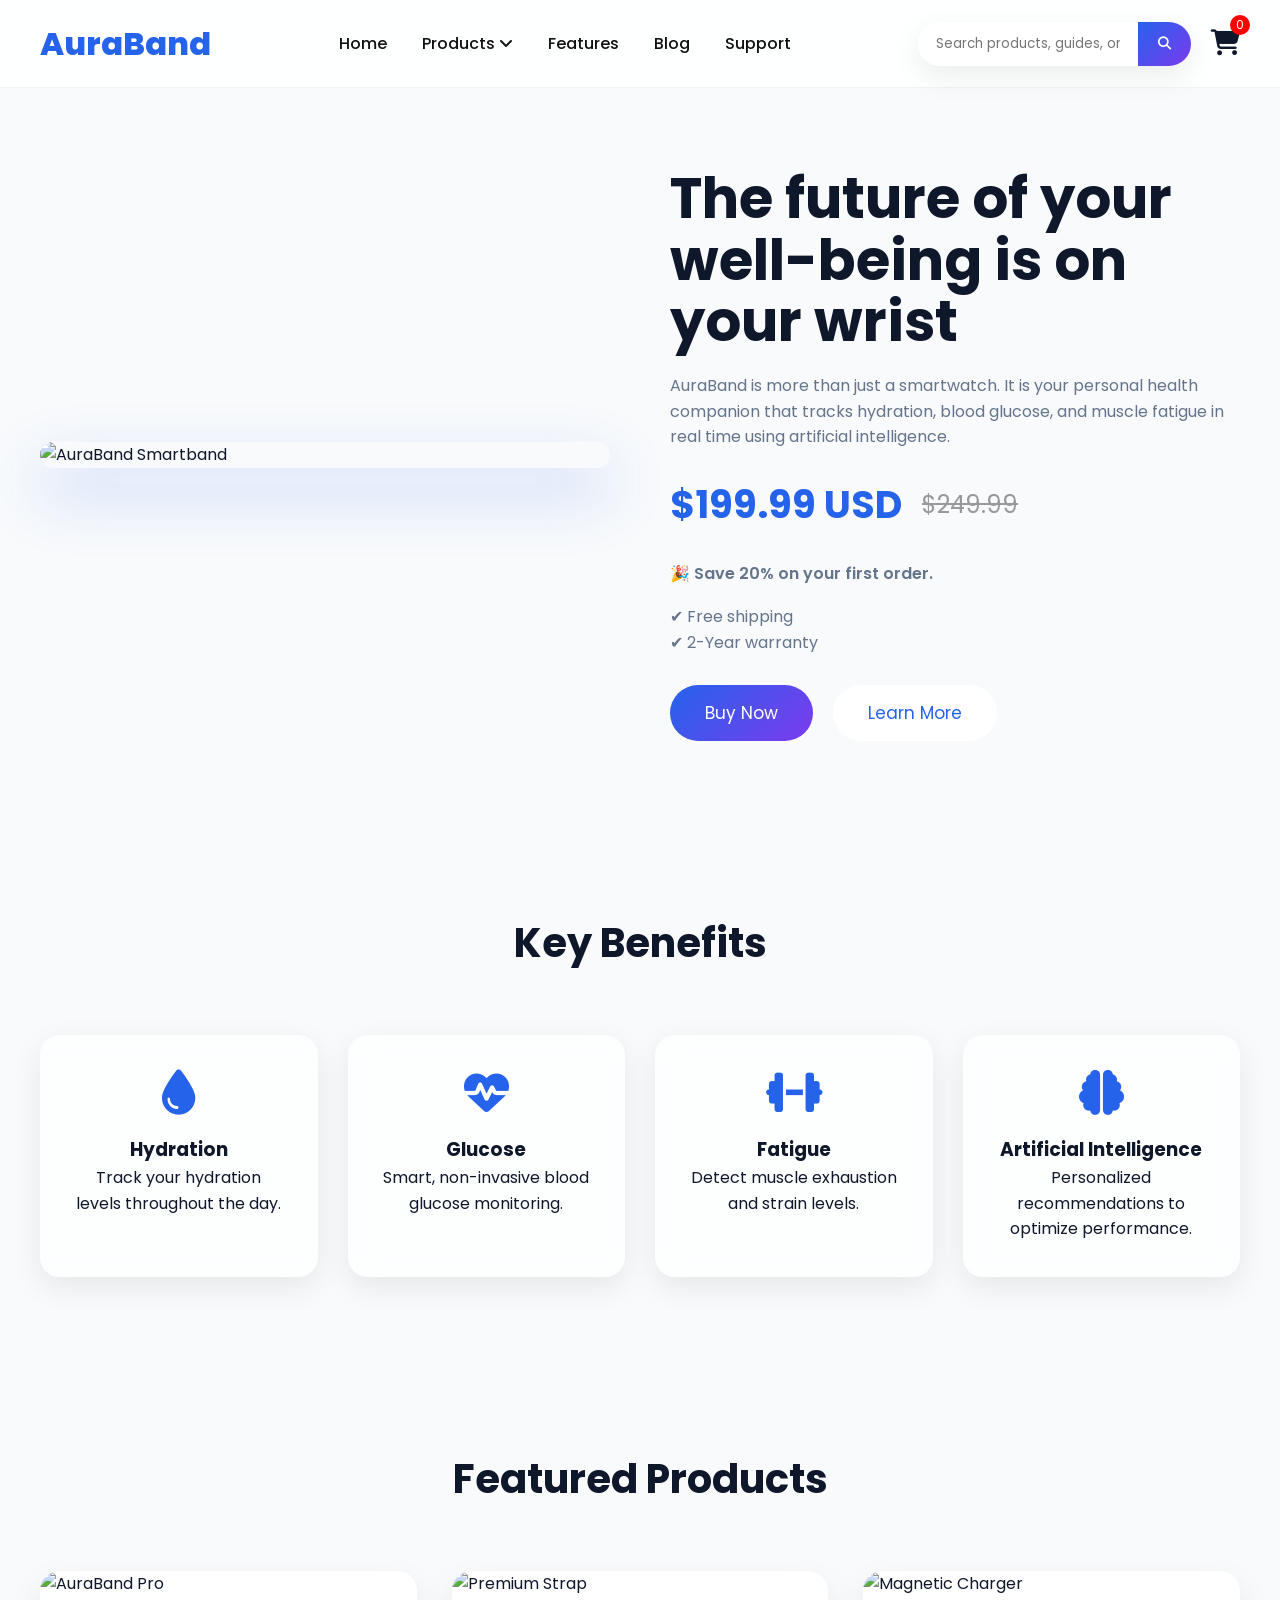
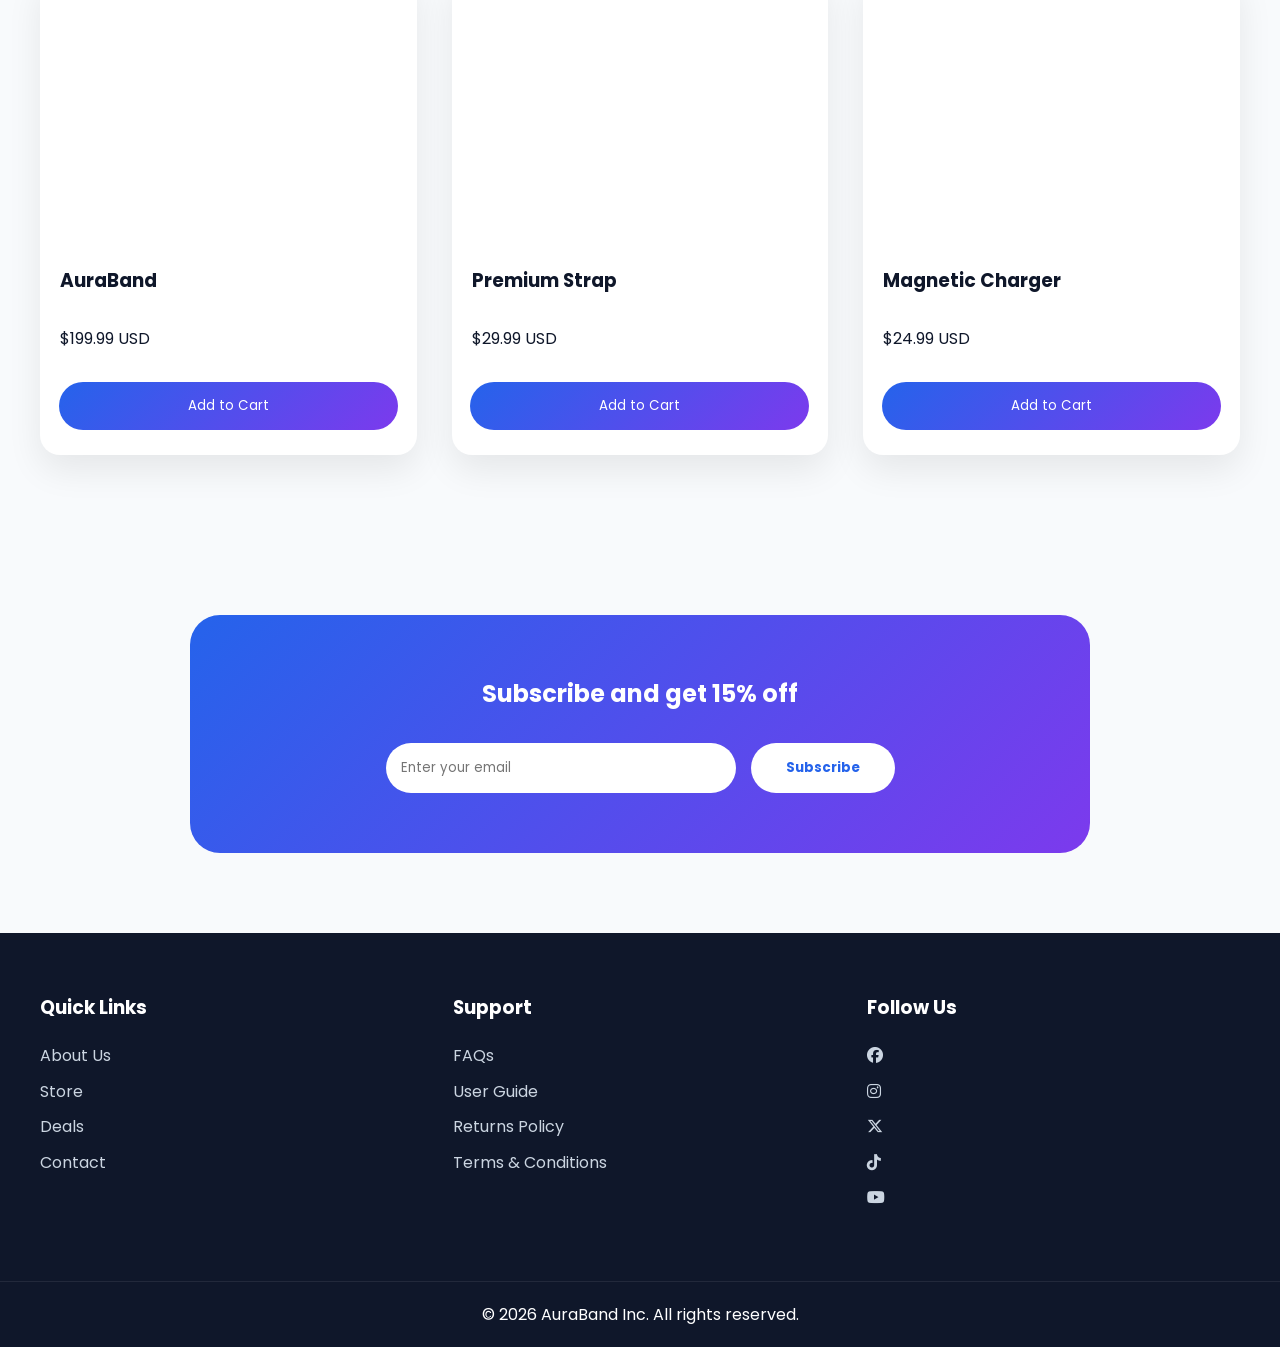
==== tienda en linea/index.html @ 8d0f617d "Add files via upload" ====
<!DOCTYPE html>
<html lang="en">
<head>
    <meta charset="UTF-8">
    <meta name="viewport" content="width=device-width, initial-scale=1.0">
    <title>AuraBand | Official Store</title>

    <!-- CSS -->
    <link rel="stylesheet" href="estilo.css">

    <!-- Icons -->
    <link rel="stylesheet" href="https://cdnjs.cloudflare.com/ajax/libs/font-awesome/6.5.2/css/all.min.css">
</head>

<body>

    <!-- ================= HEADER ================= -->

    <header>

        <nav class="navbar">

            <div class="logo">
                <h2>AuraBand</h2>
            </div>

            <ul class="menu">

                <li><a href="#">Home</a></li>

                <li class="dropdown">
                    <a href="#">Products <i class="fa-solid fa-angle-down"></i></a>

                    <ul class="submenu">
                        <li><a href="#">AuraBand Pro</a></li>
                        <li><a href="#">Accessories</a></li>
                        <li><a href="#">Bundles</a></li>
                    </ul>

                </li>

                <li><a href="#">Features</a></li>
                <li><a href="#">Blog</a></li>
                <li><a href="#">Support</a></li>

            </ul>

            <div class="acciones">

                <div class="busqueda">
                    <input type="text" placeholder="Search products, guides, or accessories...">

                    <button>
                        <i class="fa-solid fa-magnifying-glass"></i>
                    </button>

                </div>

                <div class="carrito">

                    <i class="fa-solid fa-cart-shopping"></i>

                    <span id="contador">0</span>

                </div>

            </div>

        </nav>

    </header>

    <!-- ================= HERO ================= -->

    <section class="hero">

        <div class="hero-imagen">

            <img src="https://encrypted-tbn0.gstatic.com/images?q=tbn:ANd9GcRQRDhH6Iw71lUcSJc9vmhbQf8ojFpU7fvXawYL5iDnlg&s=10" alt="AuraBand Smartband">

        </div>

        <div class="hero-texto">

            <h1>The future of your well-being is on your wrist</h1>

            <p>

                AuraBand is more than just a smartwatch.

                It is your personal health companion that tracks hydration,
                blood glucose, and muscle fatigue in real time using artificial
                intelligence.

            </p>

            <div class="precio">

                <span class="nuevo">$199.99 USD</span>

                <span class="anterior">$249.99</span>

            </div>

            <p class="oferta">

                🎉 Save 20% on your first order.

            </p>

            <p>

                ✔ Free shipping

                <br>

                ✔ 2-Year warranty

            </p>

            <div class="botones">

                <button id="comprar">
                    Buy Now
                </button>

                <button class="info">
                    Learn More
                </button>

            </div>

        </div>

    </section>

    <!-- ================= BENEFITS ================= -->

    <section class="beneficios">

        <h2>Key Benefits</h2>

        <div class="contenedor-beneficios">

            <div class="card">

                <i class="fa-solid fa-droplet"></i>

                <h3>Hydration</h3>

                <p>
                    Track your hydration levels throughout the day.
                </p>

            </div>

            <div class="card">

                <i class="fa-solid fa-heart-pulse"></i>

                <h3>Glucose</h3>

                <p>
                    Smart, non-invasive blood glucose monitoring.
                </p>

            </div>

            <div class="card">

                <i class="fa-solid fa-dumbbell"></i>

                <h3>Fatigue</h3>

                <p>
                    Detect muscle exhaustion and strain levels.
                </p>

            </div>

            <div class="card">

                <i class="fa-solid fa-brain"></i>

                <h3>Artificial Intelligence</h3>

                <p>
                    Personalized recommendations to optimize performance.
                </p>

            </div>

        </div>

    </section>

    <!-- ================= FEATURED PRODUCTS ================= -->

    <section class="productos">

        <h2>Featured Products</h2>

        <div class="productos-grid">

            <article class="producto">

                <img src="https://encrypted-tbn0.gstatic.com/images?q=tbn:ANd9GcRQRDhH6Iw71lUcSJc9vmhbQf8ojFpU7fvXawYL5iDnlg&s=10" alt="AuraBand Pro">

                <h3>AuraBand</h3>

                <p>$199.99 USD</p>

                <button class="agregar">
                    Add to Cart
                </button>

            </article>

            <article class="producto">

                <img src="https://encrypted-tbn0.gstatic.com/images?q=tbn:ANd9GcSlsrivMri5TyDrxEatjtnY2Vg4K1dXaoG3U_8xWN9Ytg&s=10" alt="Premium Strap">

                <h3>Premium Strap</h3>

                <p>$29.99 USD</p>

                <button class="agregar">
                    Add to Cart
                </button>

            </article>

            <article class="producto">

                <img src="https://encrypted-tbn0.gstatic.com/images?q=tbn:ANd9GcTdExveo_hL_OqOAbR9wuEsGt7AQ0ZRF1lOyGl6TGZiJg&s=10" alt="Magnetic Charger">

                <h3>Magnetic Charger</h3>

                <p>$24.99 USD</p>

                <button class="agregar">
                    Add to Cart
                </button>

            </article>

        </div>

    </section>

    <!-- ================= NEWSLETTER ================= -->

    <section class="newsletter">

        <h2>

            Subscribe and get 15% off

        </h2>

        <form>

            <input type="email" placeholder="Enter your email">

            <button>

                Subscribe

            </button>

        </form>

    </section>

    <!-- ================= FOOTER ================= -->

    <footer>

        <div class="footer">

            <div>

                <h3>Quick Links</h3>

                <a href="#">About Us</a>

                <a href="#">Store</a>

                <a href="#">Deals</a>

                <a href="#">Contact</a>

            </div>

            <div>

                <h3>Support</h3>

                <a href="#">FAQs</a>

                <a href="#">User Guide</a>

                <a href="#">Returns Policy</a>

                <a href="#">Terms & Conditions</a>

            </div>

            <div>

                <h3>Follow Us</h3>

                <a href="#"><i class="fab fa-facebook"></i></a>
                <a href="#"><i class="fab fa-instagram"></i></a>
                <a href="#"><i class="fab fa-x-twitter"></i></a>
                <a href="#"><i class="fab fa-tiktok"></i></a>
                <a href="#"><i class="fab fa-youtube"></i></a>

            </div>

        </div>

        <div class="copyright">

            © 2026 AuraBand Inc. All rights reserved.

        </div>

    </footer>

    <!-- JavaScript -->

    <script src="main.js"></script>

</body>
</html>
---- tienda en linea/estilo.css ----
/*==============================
 GOOGLE FONT
===============================*/
@import url('https://fonts.googleapis.com/css2?family=Poppins:wght@300;400;500;600;700;800&display=swap');

/*==============================
 VARIABLES
===============================*/

:root{

    --azul:#2563eb;
    --morado:#7c3aed;
    --negro:#0f172a;
    --gris:#64748b;
    --blanco:#ffffff;
    --gris-claro:#f8fafc;
    --borde:#e2e8f0;

}

/*==============================
 RESET
===============================*/

*{

    margin:0;
    padding:0;
    box-sizing:border-box;
    font-family:'Poppins',sans-serif;

}

body{

    background:var(--gris-claro);
    color:var(--negro);
    line-height:1.6;

}

img{

    width:100%;
    display:block;

}

a{

    text-decoration:none;

}

ul{

    list-style:none;

}

/*==============================
 HEADER
===============================*/

header{

    width:100%;
    position:sticky;
    top:0;
    z-index:1000;

    backdrop-filter:blur(18px);

    background:rgba(255,255,255,.85);

    border-bottom:1px solid rgba(0,0,0,.05);

}

.navbar{

    max-width:1300px;

    margin:auto;

    padding:18px 40px;

    display:flex;

    justify-content:space-between;

    align-items:center;

}

.logo h2{

    color:var(--azul);

    font-size:32px;

    font-weight:800;

}

/*==============================
 MENU
===============================*/

.menu{

    display:flex;

    gap:35px;

}

.menu li{

    position:relative;

}

.menu a{

    color:#111;

    font-weight:500;

    transition:.3s;

}

.menu a:hover{

    color:var(--azul);

}

.submenu{

    position:absolute;

    top:40px;

    left:0;

    background:white;

    width:180px;

    border-radius:12px;

    display:none;

    overflow:hidden;

    box-shadow:0 15px 40px rgba(0,0,0,.12);

}

.submenu li{

    padding:12px;

}

.dropdown:hover .submenu{

    display:block;

}

/*==============================
 BUSCADOR
===============================*/

.acciones{

    display:flex;

    align-items:center;

    gap:20px;

}

.busqueda{

    display:flex;

    background:white;

    border-radius:40px;

    overflow:hidden;

    box-shadow:0 10px 30px rgba(0,0,0,.08);

}

.busqueda input{

    border:none;

    outline:none;

    padding:12px 18px;

    width:220px;

}

.busqueda button{

    border:none;

    cursor:pointer;

    color:white;

    padding:0 20px;

    background:linear-gradient(135deg,var(--azul),var(--morado));

}

.carrito{

    position:relative;

    font-size:26px;

    cursor:pointer;

}

#contador{

    position:absolute;

    top:-8px;

    right:-10px;

    width:20px;

    height:20px;

    border-radius:50%;

    background:red;

    color:white;

    font-size:12px;

    display:flex;

    justify-content:center;

    align-items:center;

}

/*==============================
 HERO
===============================*/

.hero{

    max-width:1300px;

    margin:80px auto;

    display:grid;

    grid-template-columns:1fr 1fr;

    align-items:center;

    gap:60px;

    padding:0 40px;

}

.hero-imagen{

    animation:flotar 4s ease-in-out infinite;

}

.hero-imagen img{

    border-radius:25px;

    box-shadow:0 25px 60px rgba(37,99,235,.25);

}

.hero-texto h1{

    font-size:56px;

    margin-bottom:20px;

    line-height:1.1;

}

.hero-texto p{

    color:var(--gris);

    margin-bottom:18px;

}

.precio{

    display:flex;

    align-items:center;

    gap:20px;

    margin:25px 0;

}

.nuevo{

    font-size:38px;

    font-weight:bold;

    color:var(--azul);

}

.anterior{

    font-size:24px;

    text-decoration:line-through;

    color:#999;

}

.oferta{

    color:#16a34a;

    font-weight:600;

}

/*==============================
 BOTONES
===============================*/

.botones{

    display:flex;

    gap:20px;

    margin-top:30px;

}

.botones button{

    padding:15px 35px;

    border:none;

    border-radius:40px;

    cursor:pointer;

    font-size:17px;

    transition:.35s;

}

#comprar{

    color:white;

    background:linear-gradient(135deg,var(--azul),var(--morado));

}

#comprar:hover{

    transform:translateY(-5px);

    box-shadow:0 15px 30px rgba(37,99,235,.4);

}

.info{

    background:white;

    border:2px solid var(--azul);

    color:var(--azul);

}

.info:hover{

    background:var(--azul);

    color:white;

}

/*==============================
 BENEFICIOS
===============================*/

.beneficios{

    padding:90px 40px;

    text-align:center;

}

.beneficios h2{

    font-size:40px;

    margin-bottom:60px;

}

.contenedor-beneficios{

    max-width:1300px;

    margin:auto;

    display:grid;

    grid-template-columns:repeat(auto-fit,minmax(250px,1fr));

    gap:30px;

}

.card{

    background:rgba(255,255,255,.7);

    backdrop-filter:blur(15px);

    border-radius:20px;

    padding:35px;

    transition:.4s;

    box-shadow:0 10px 30px rgba(0,0,0,.08);

}

.card:hover{

    transform:translateY(-12px);

}

.card i{

    font-size:45px;

    margin-bottom:20px;

    color:var(--azul);

}

/*==============================
 PRODUCTOS
===============================*/

.productos{

    max-width:1300px;

    margin:auto;

    padding:80px 40px;

}

.productos h2{

    text-align:center;

    margin-bottom:60px;

    font-size:40px;

}

.productos-grid{

    display:grid;

    grid-template-columns:repeat(auto-fit,minmax(280px,1fr));

    gap:35px;

}

.producto{

    background:white;

    border-radius:20px;

    overflow:hidden;

    box-shadow:0 15px 35px rgba(0,0,0,.08);

    transition:.4s;

}

.producto:hover{

    transform:translateY(-10px);

}

.producto img{

    height:280px;

    object-fit:cover;

}

.producto h3,
.producto p{

    padding:15px 20px;

}

.agregar{

    width:90%;

    margin:15px auto 25px;

    display:block;

    border:none;

    padding:14px;

    border-radius:30px;

    color:white;

    cursor:pointer;

    background:linear-gradient(135deg,var(--azul),var(--morado));

}

/*==============================
 NEWSLETTER
===============================*/

.newsletter{

    margin:80px auto;

    max-width:900px;

    background:linear-gradient(135deg,var(--azul),var(--morado));

    color:white;

    padding:60px;

    border-radius:30px;

    text-align:center;

}

.newsletter form{

    margin-top:30px;

    display:flex;

    justify-content:center;

    flex-wrap:wrap;

    gap:15px;

}

.newsletter input{

    width:350px;

    padding:15px;

    border:none;

    border-radius:40px;

}

.newsletter button{

    padding:15px 35px;

    border:none;

    border-radius:40px;

    cursor:pointer;

    background:white;

    color:var(--azul);

    font-weight:bold;

}

/*==============================
 FOOTER
===============================*/

footer{

    background:#0f172a;

    color:white;

    margin-top:80px;

}

.footer{

    max-width:1300px;

    margin:auto;

    display:grid;

    grid-template-columns:repeat(auto-fit,minmax(220px,1fr));

    gap:40px;

    padding:60px 40px;

}

.footer h3{

    margin-bottom:20px;

}

.footer a{

    display:block;

    color:#cbd5e1;

    margin-bottom:10px;

    transition:.3s;

}

.footer a:hover{

    color:white;

}

.copyright{

    text-align:center;

    padding:20px;

    border-top:1px solid rgba(255,255,255,.08);

}

/*==============================
 ANIMACIONES
===============================*/

@keyframes flotar{

    0%{

        transform:translateY(0);

    }

    50%{

        transform:translateY(-15px);

    }

    100%{

        transform:translateY(0);

    }

}

/*==============================
 RESPONSIVE
===============================*/

@media(max-width:992px){

.hero{

grid-template-columns:1fr;
text-align:center;

}

.hero-texto h1{

font-size:42px;

}

.botones{

justify-content:center;

}

.navbar{

flex-direction:column;
gap:20px;

}

.menu{

flex-wrap:wrap;
justify-content:center;

}

}

@media(max-width:768px){

.busqueda input{

width:160px;

}

.hero{

padding:20px;

}

.hero-texto h1{

font-size:34px;

}

.newsletter{

padding:40px 20px;

}

.newsletter input{

width:100%;

}

}
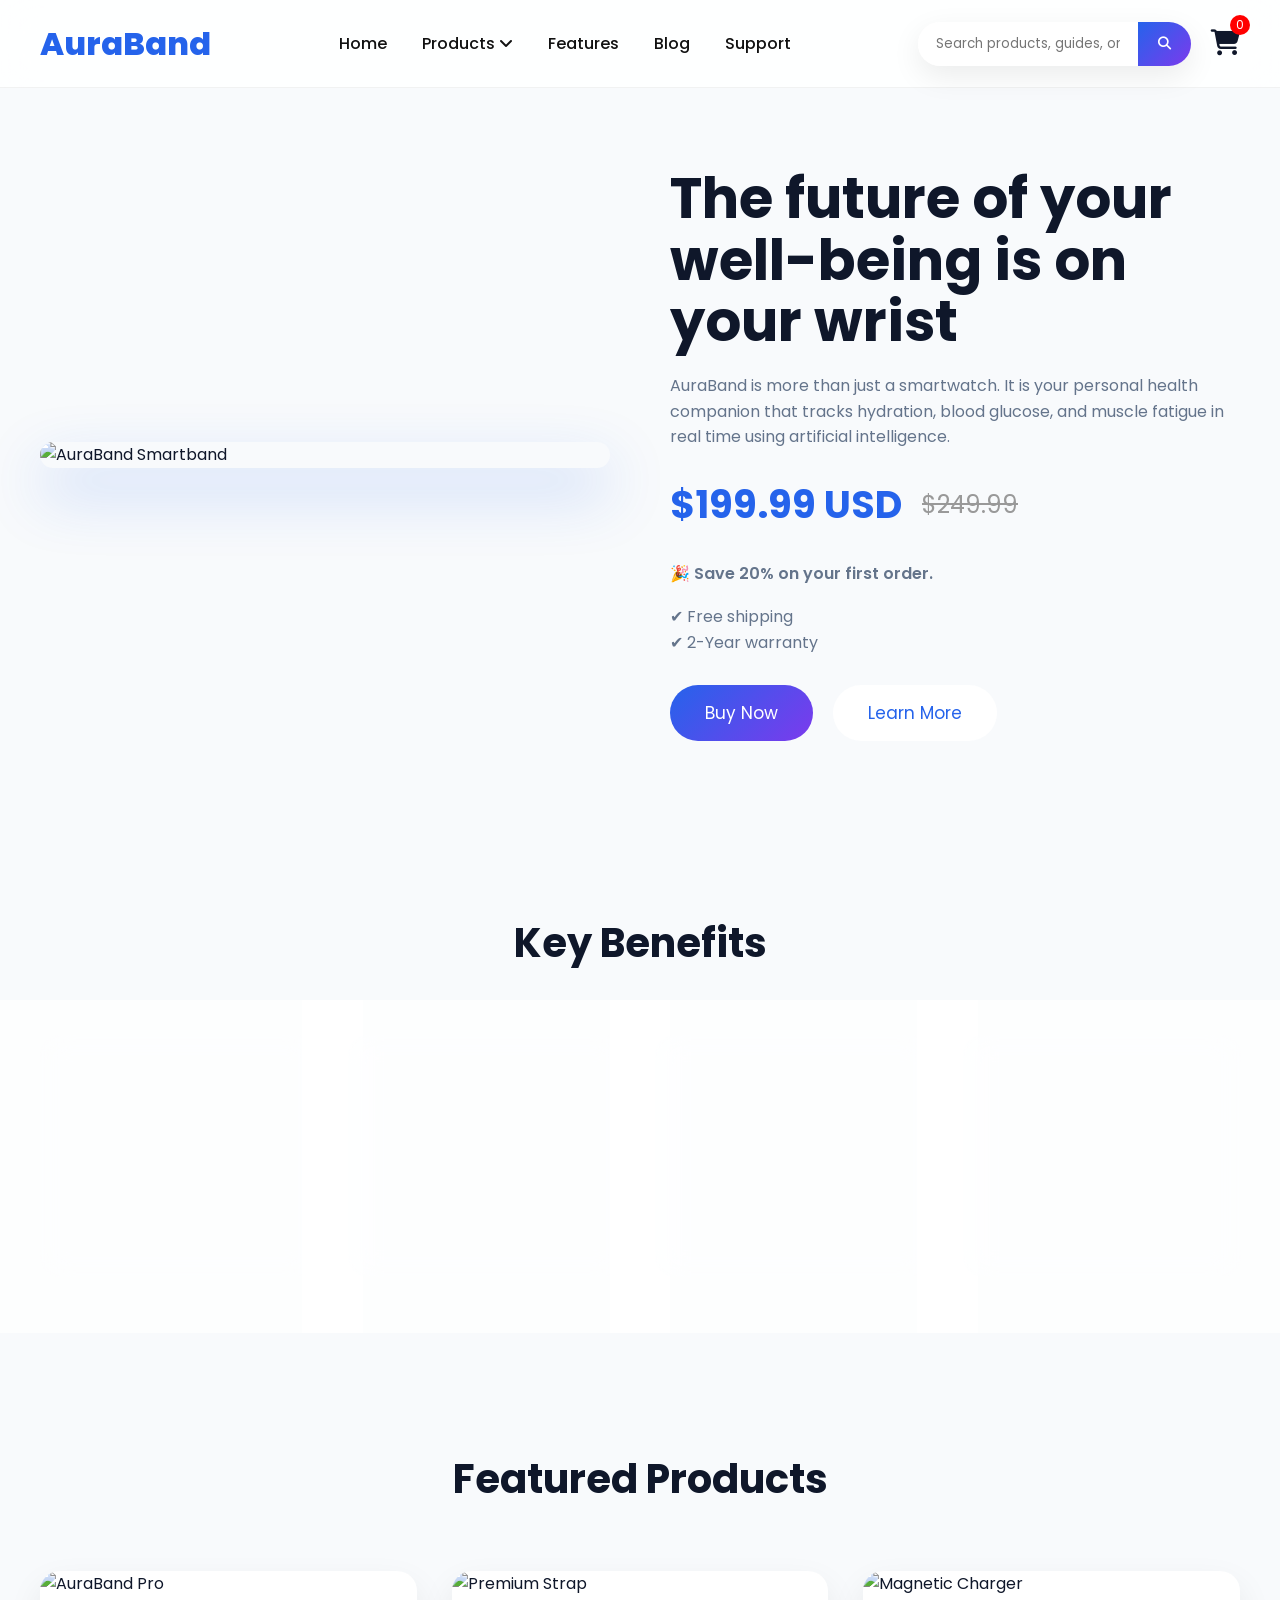
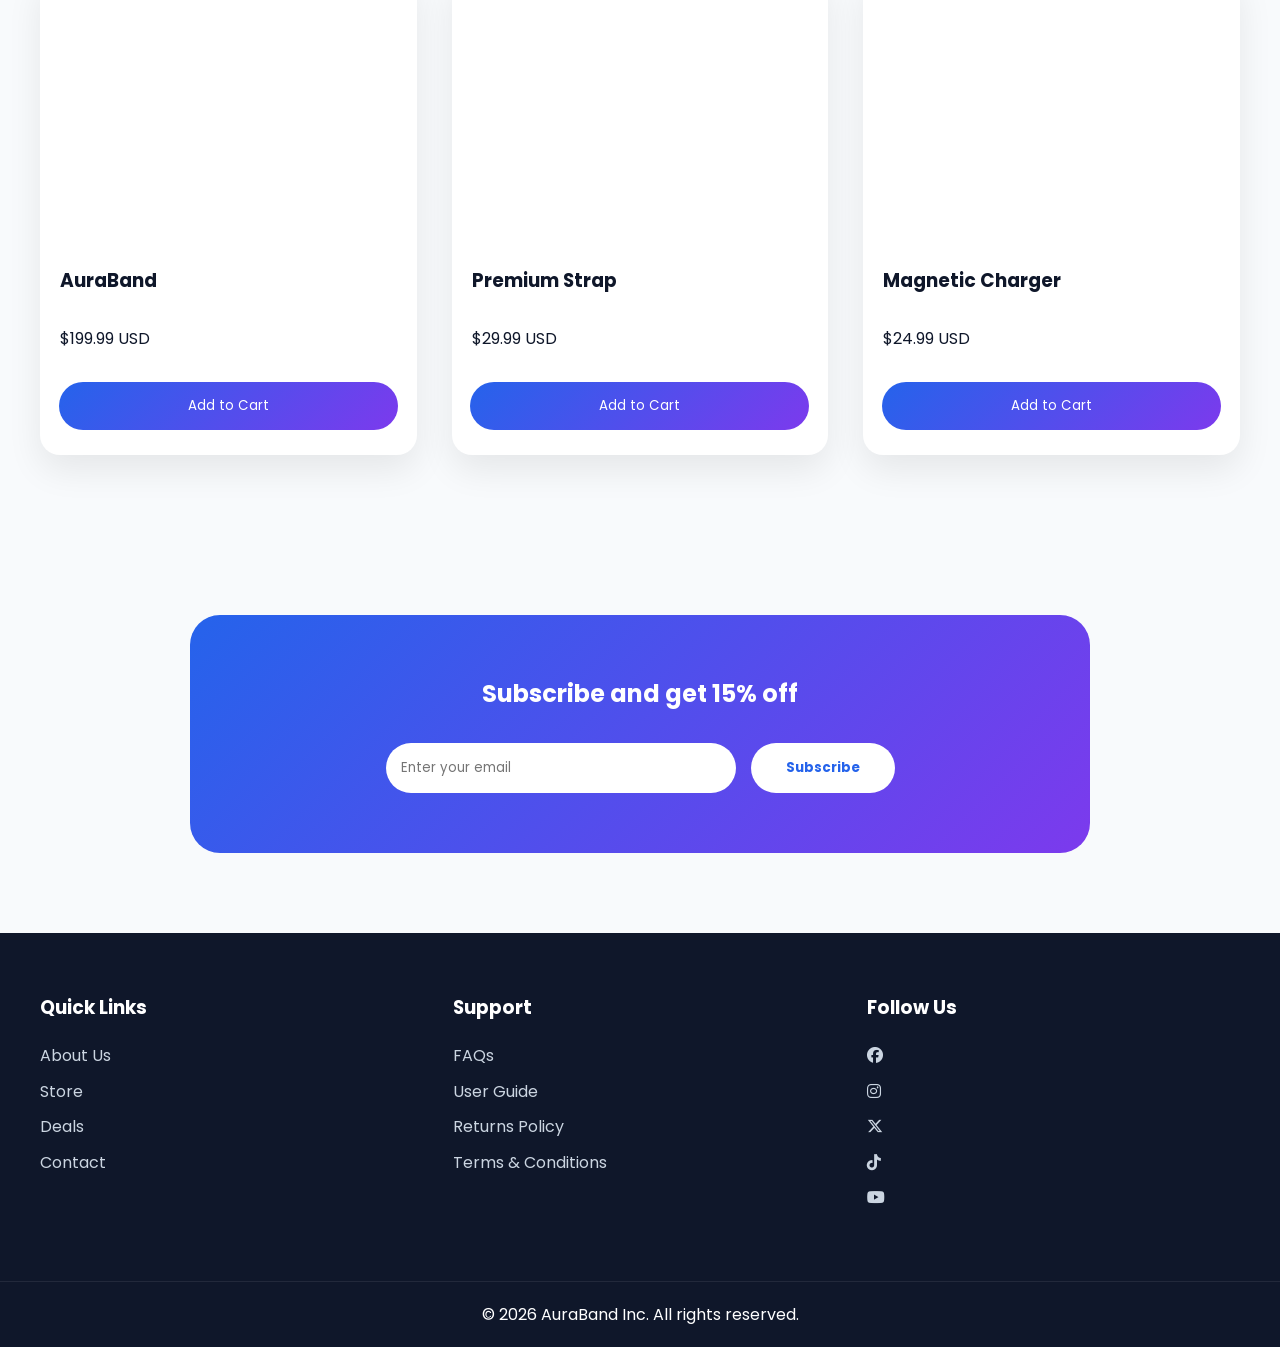
==== commit a031c80f: "Update index.html" ====
--- a/tienda en linea/index.html
+++ b/tienda en linea/index.html
@@ -11,7 +11,7 @@
     <!-- Icons -->
     <link rel="stylesheet" href="https://cdnjs.cloudflare.com/ajax/libs/font-awesome/6.5.2/css/all.min.css">
 </head>
-
+<meta name="google-site-verification" content="iEvChd98cobLdh-gMe3_ZAwPGimkATijGrgim-FI4Wg" />
 <body>
 
     <!-- ================= HEADER ================= -->
@@ -333,4 +333,4 @@
     <script src="main.js"></script>
 
 </body>
-</html>+</html>
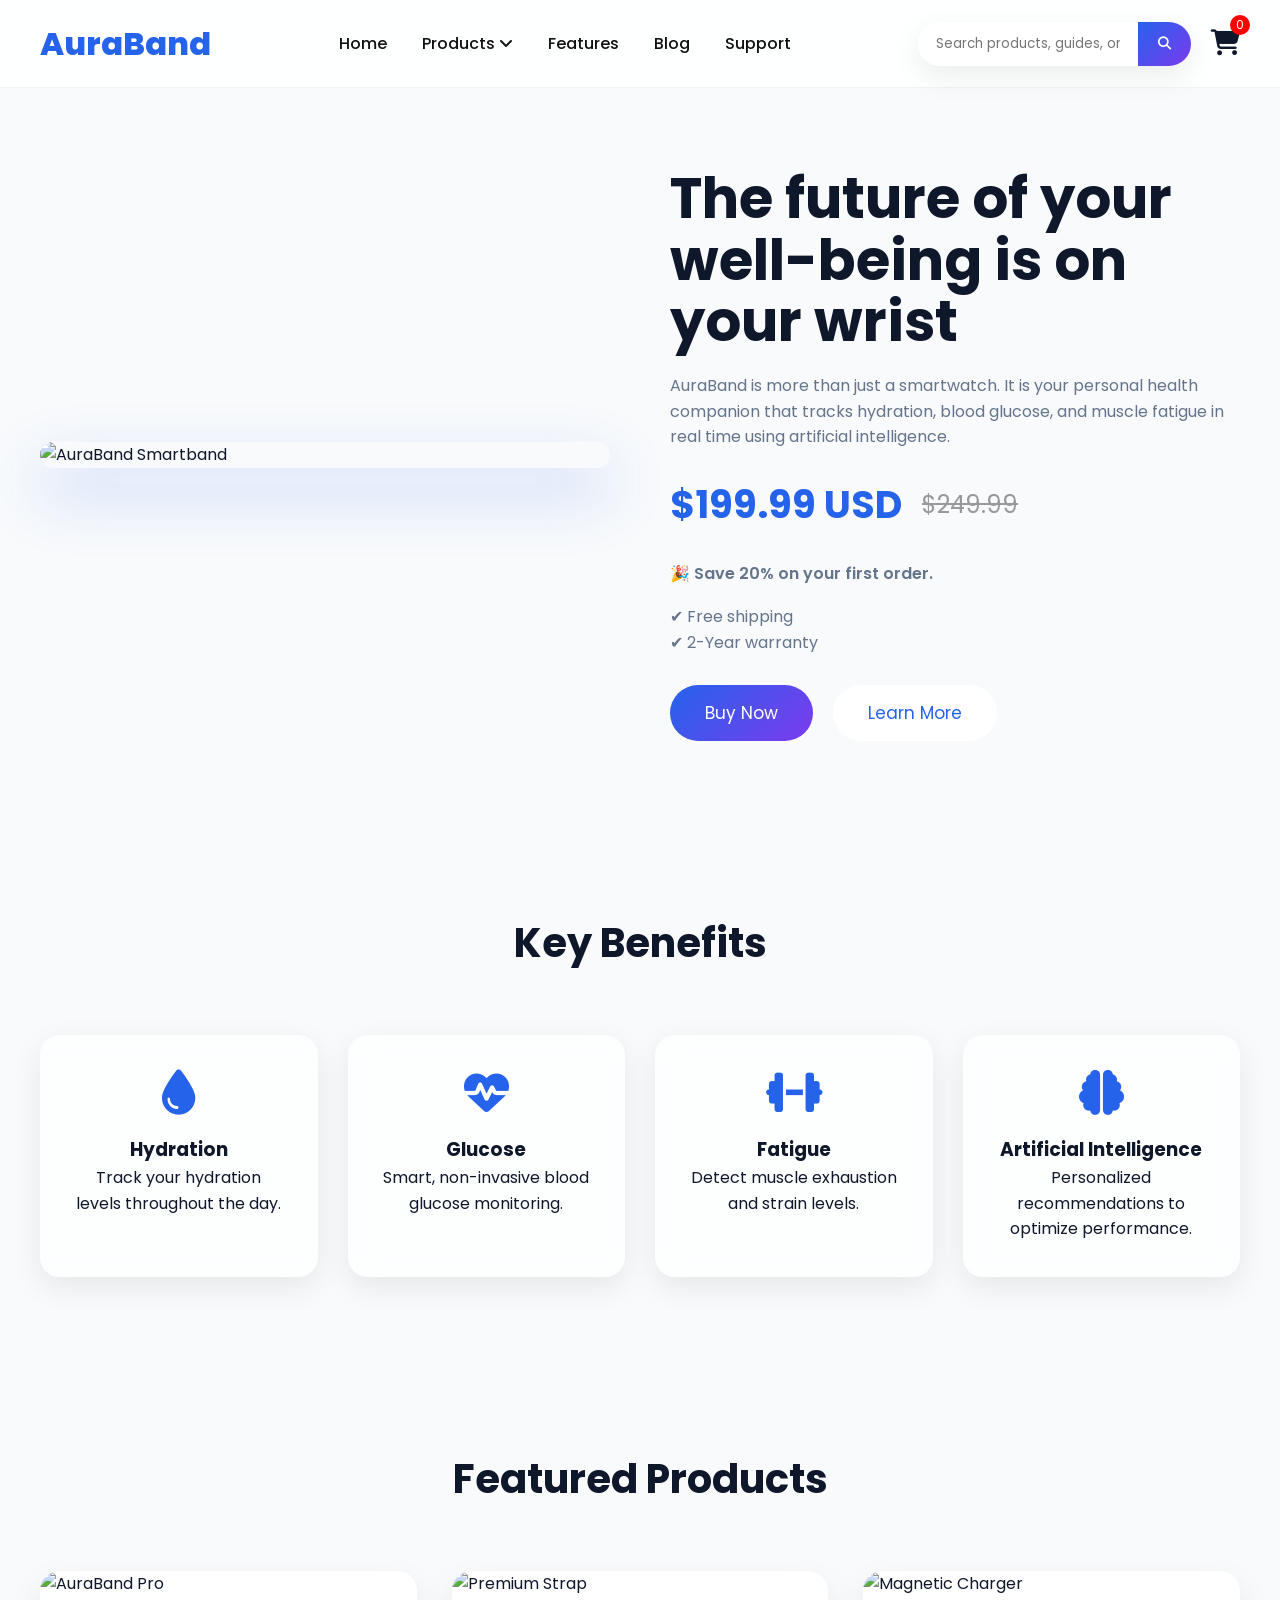
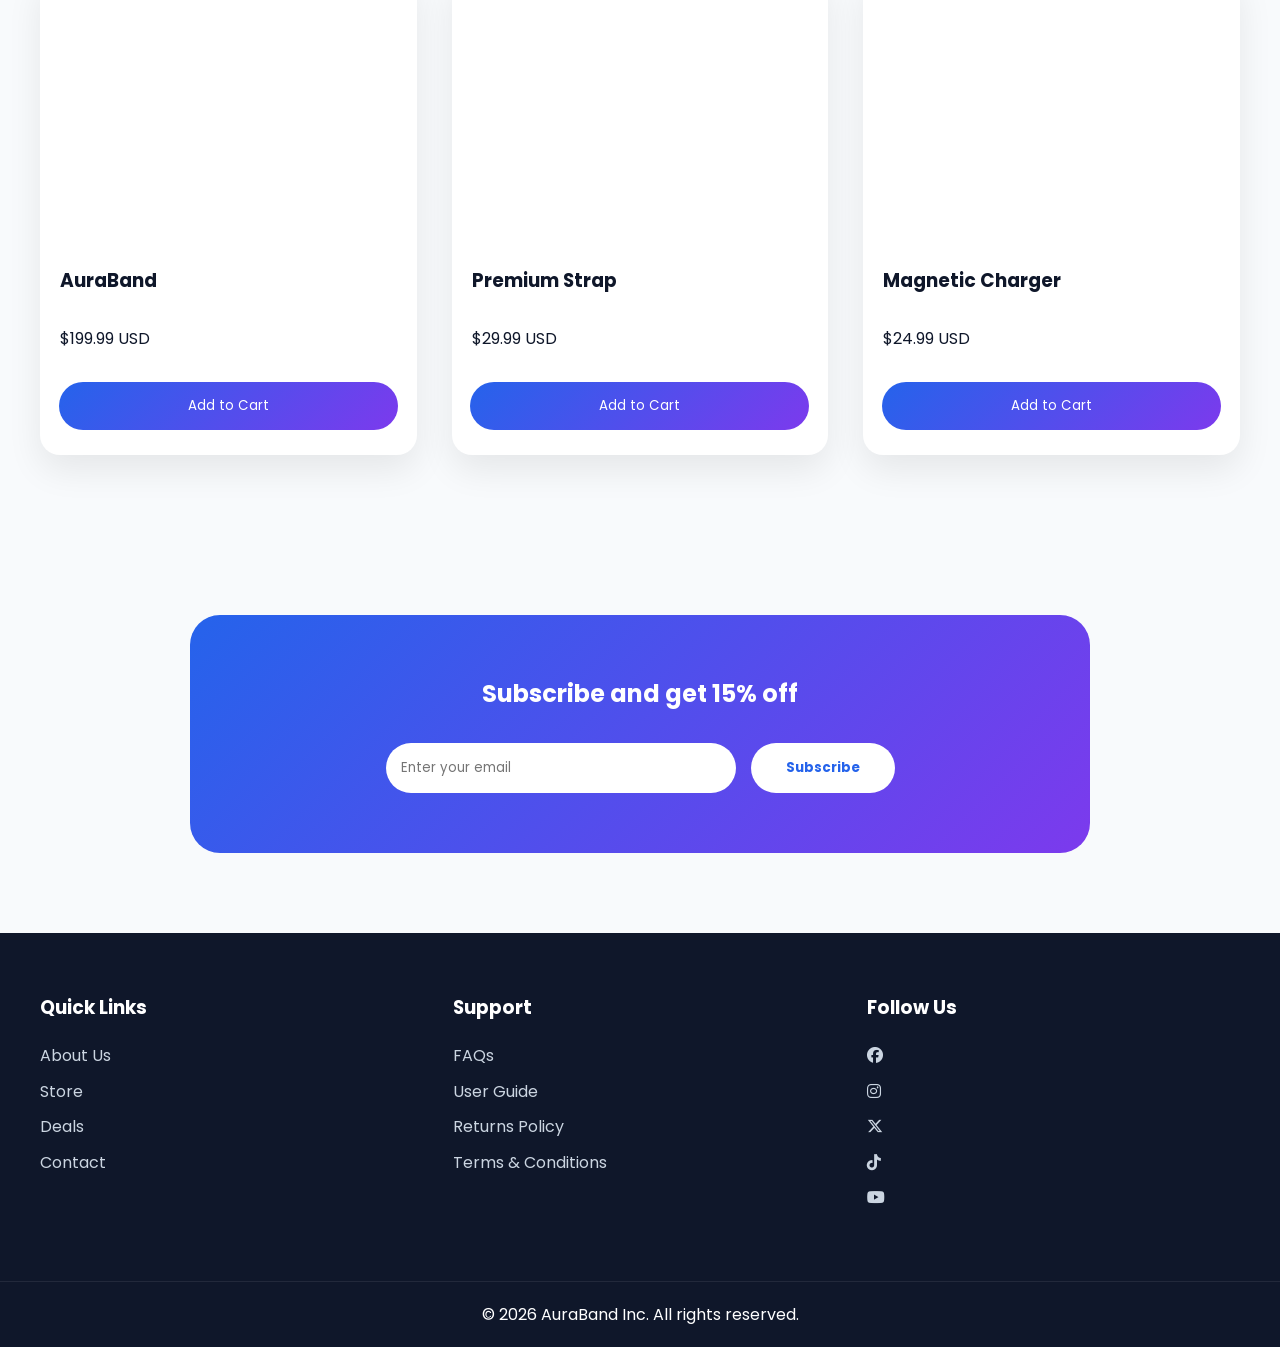
==== commit 9c0f69d5: "Add files via upload" ====
--- a/tienda en linea/index.html
+++ b/tienda en linea/index.html
@@ -11,7 +11,7 @@
     <!-- Icons -->
     <link rel="stylesheet" href="https://cdnjs.cloudflare.com/ajax/libs/font-awesome/6.5.2/css/all.min.css">
 </head>
-<meta name="google-site-verification" content="iEvChd98cobLdh-gMe3_ZAwPGimkATijGrgim-FI4Wg" />
+
 <body>
 
     <!-- ================= HEADER ================= -->
@@ -333,4 +333,4 @@
     <script src="main.js"></script>
 
 </body>
-</html>
+</html>
